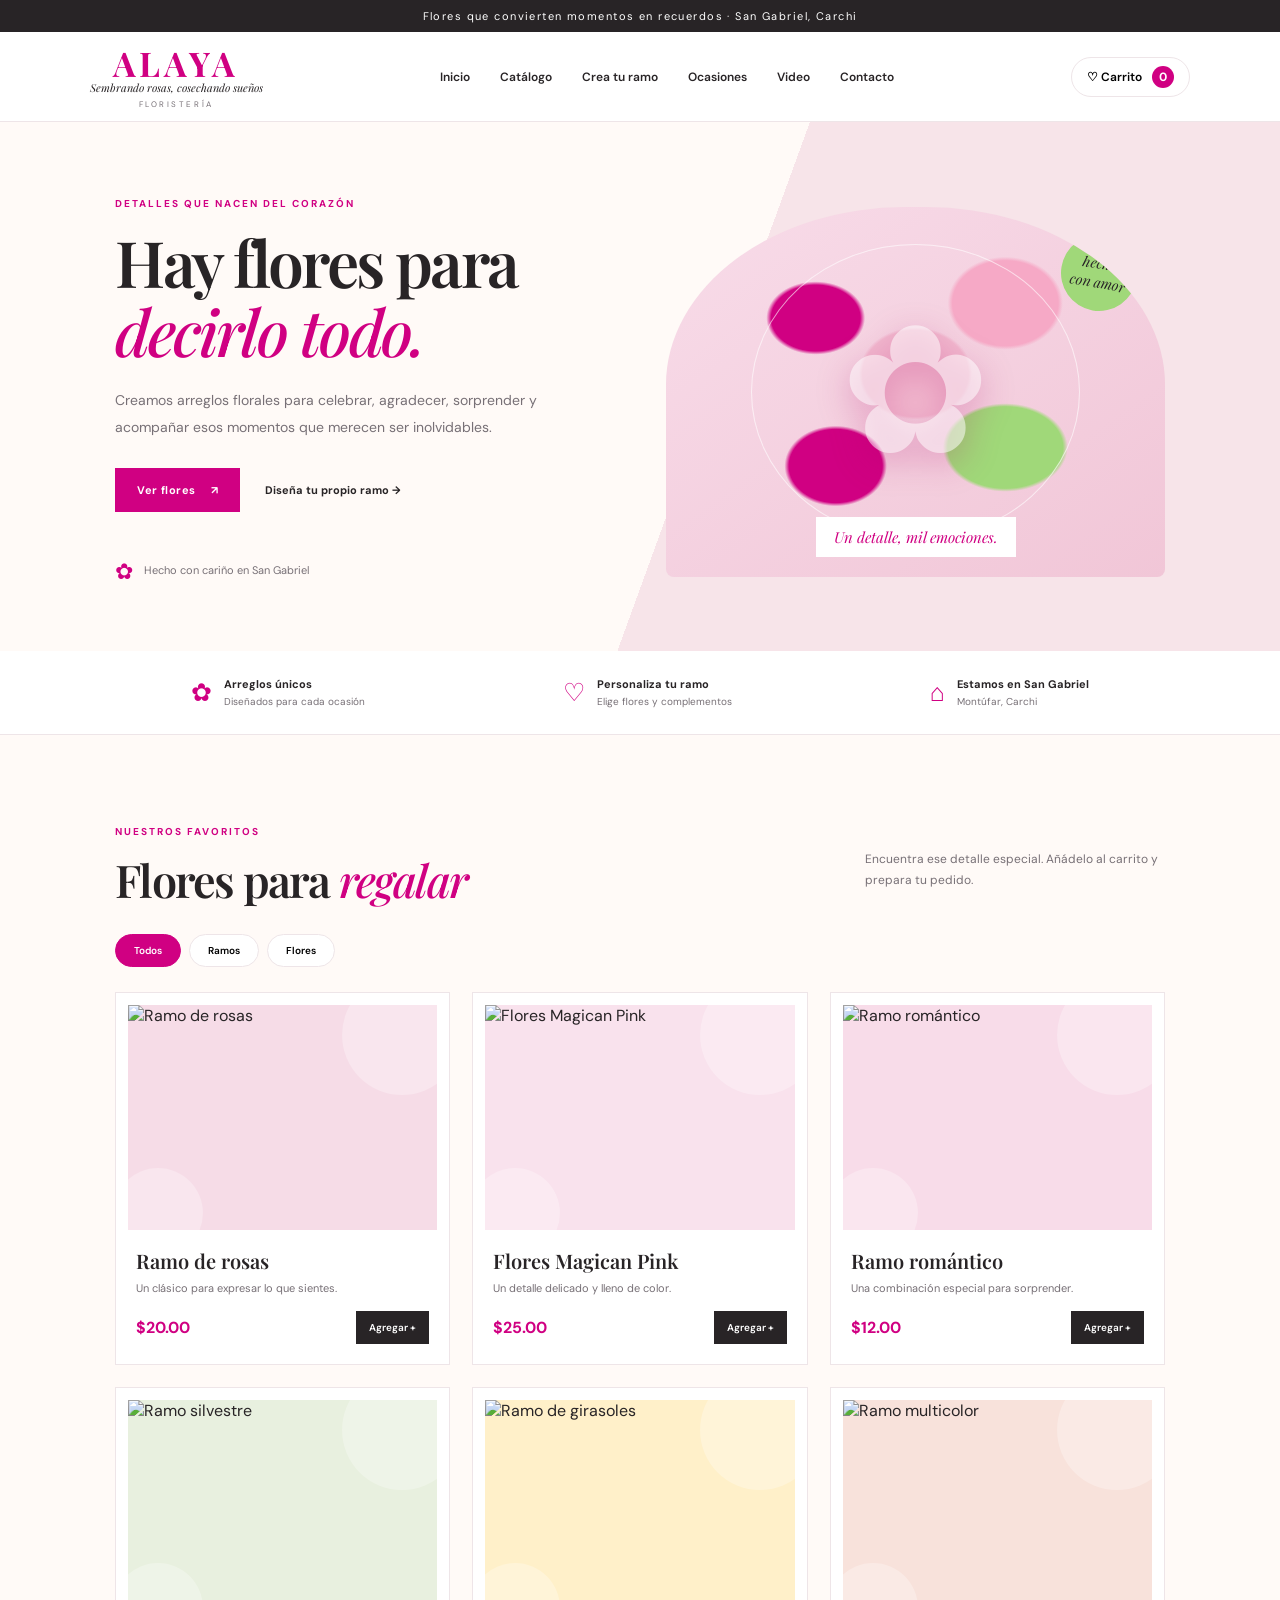
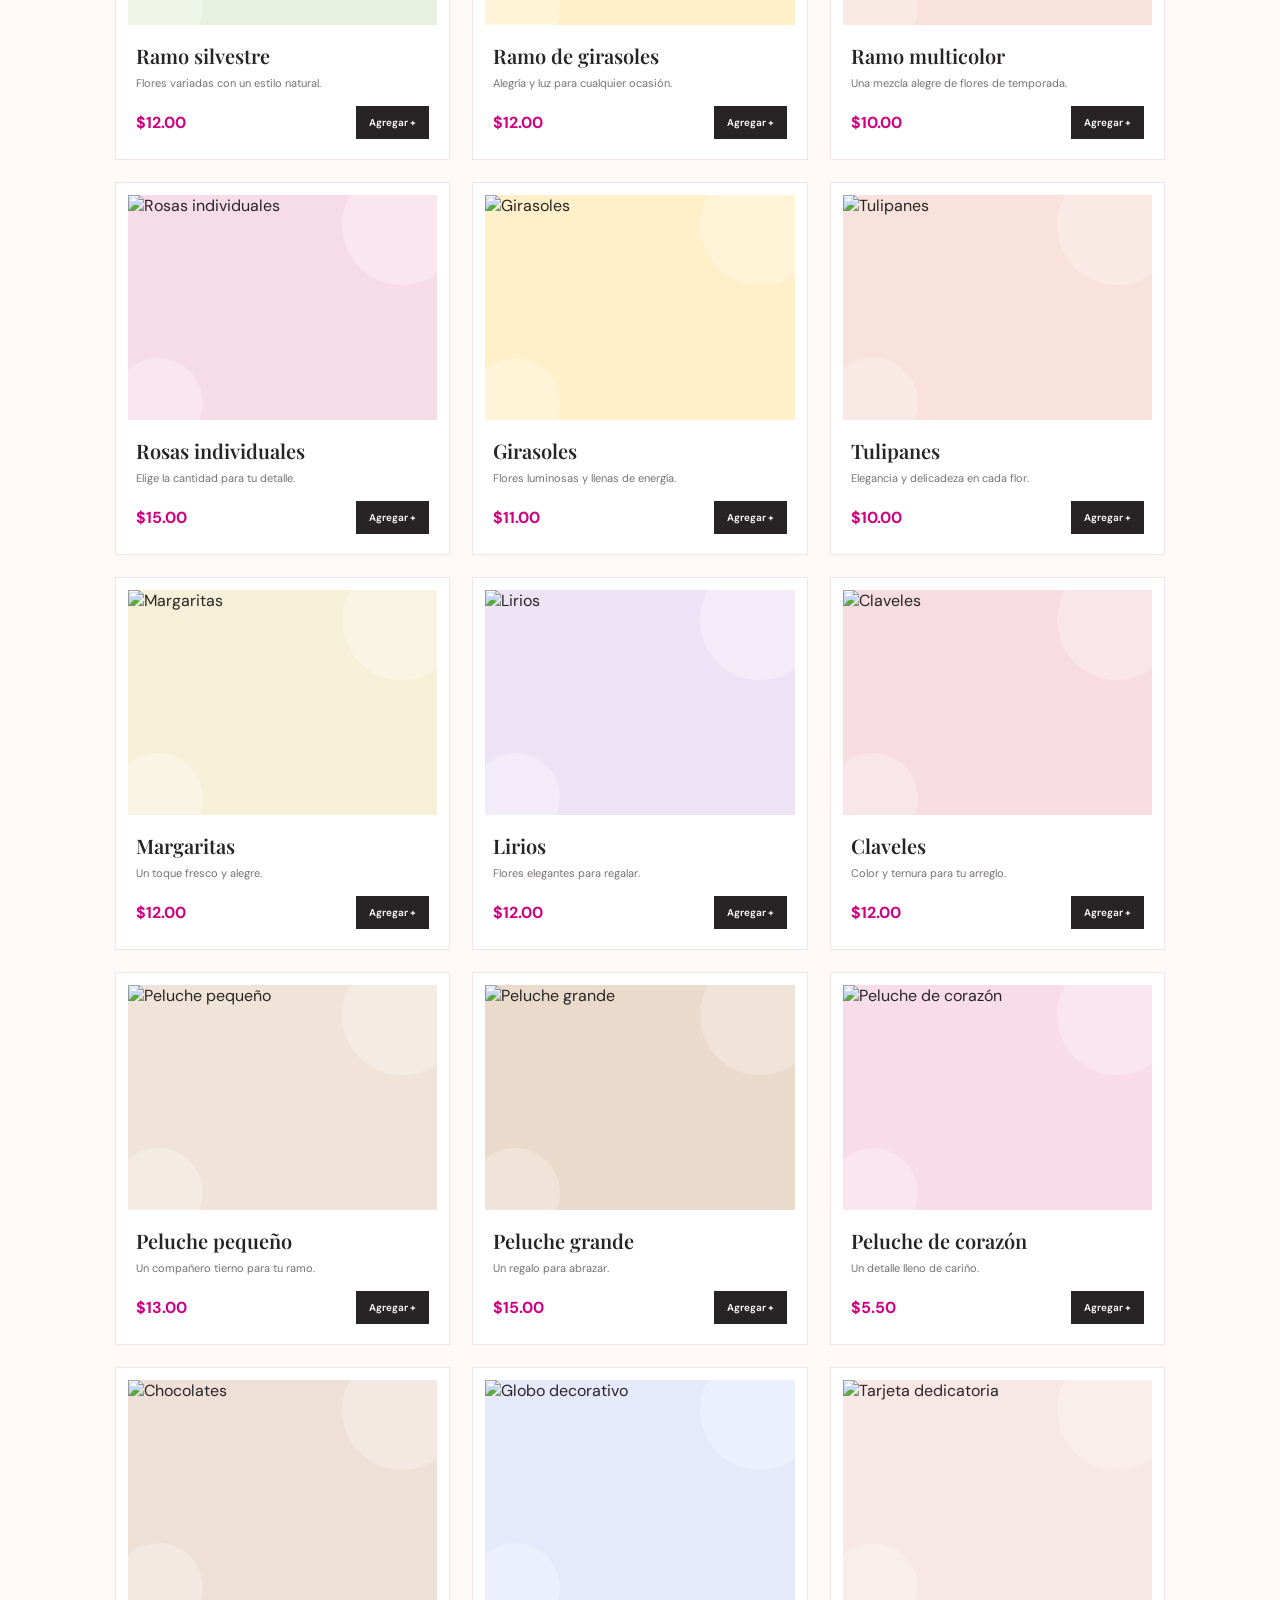
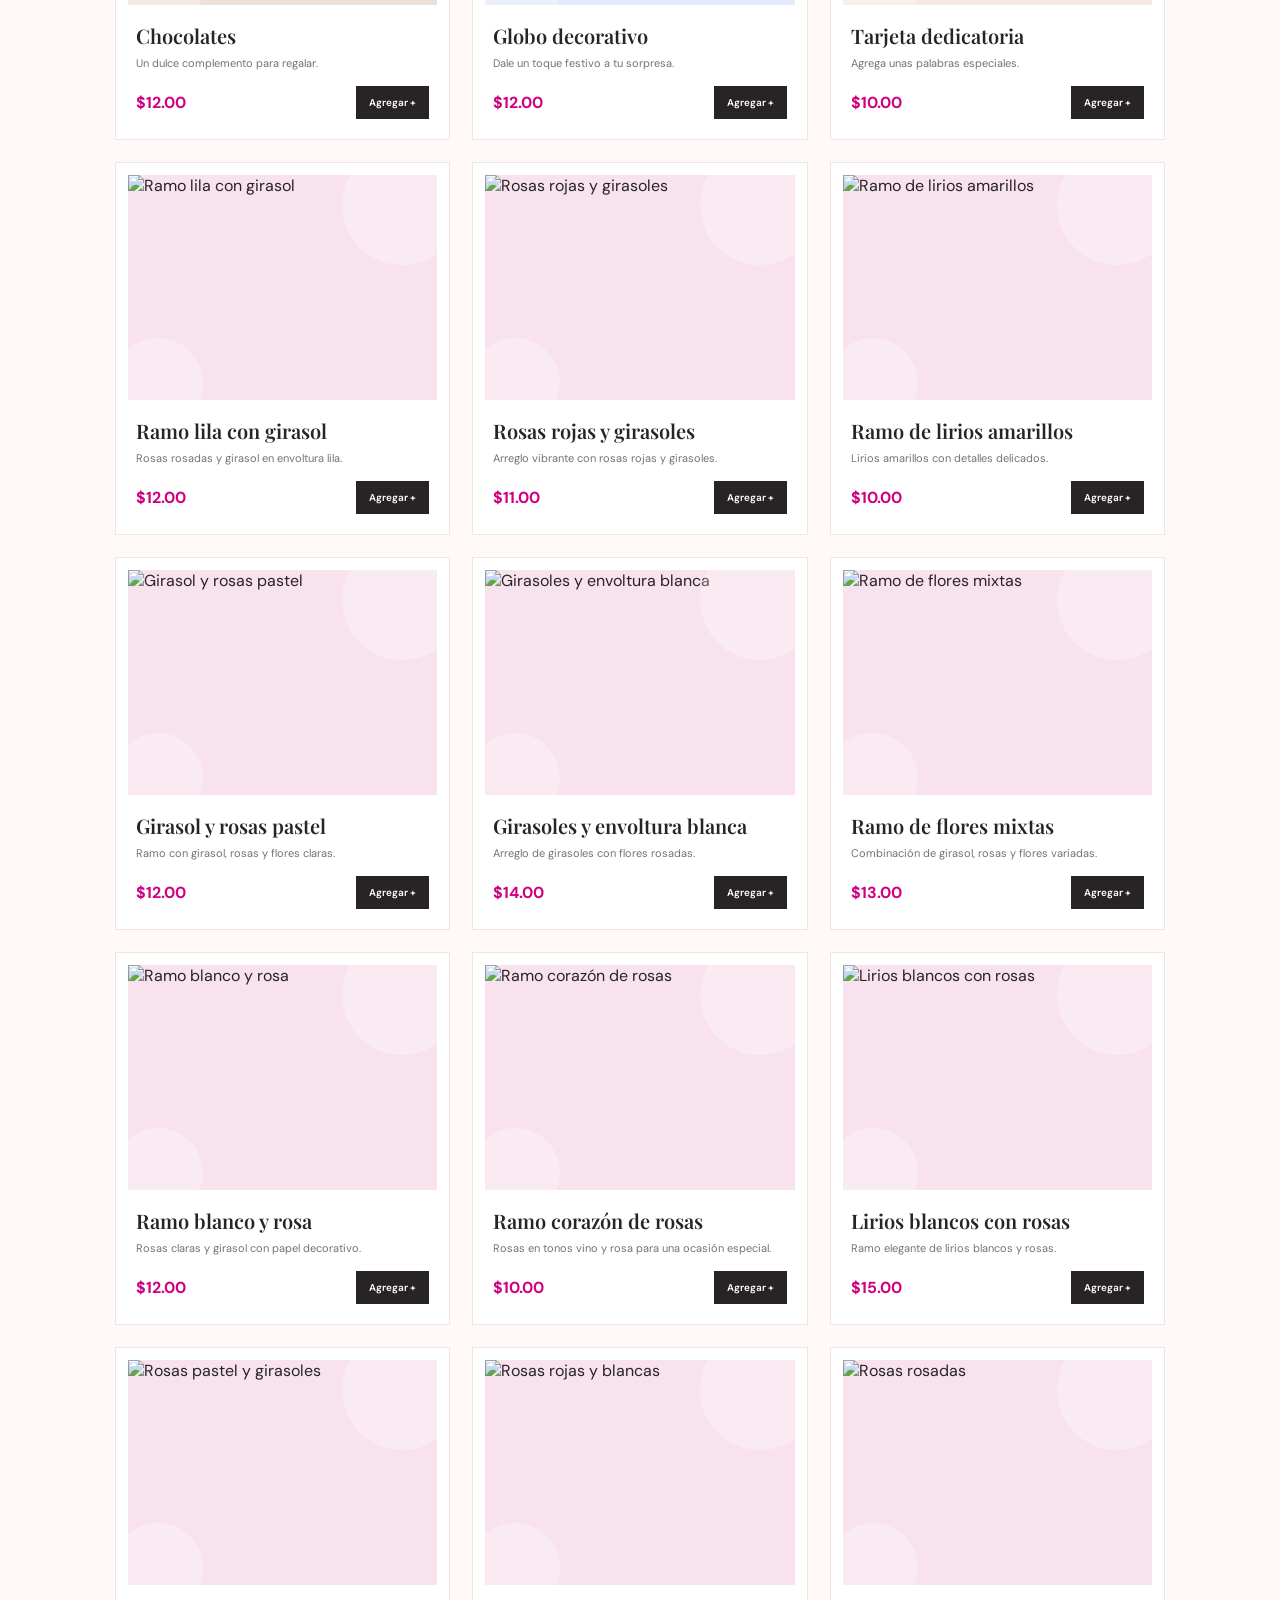
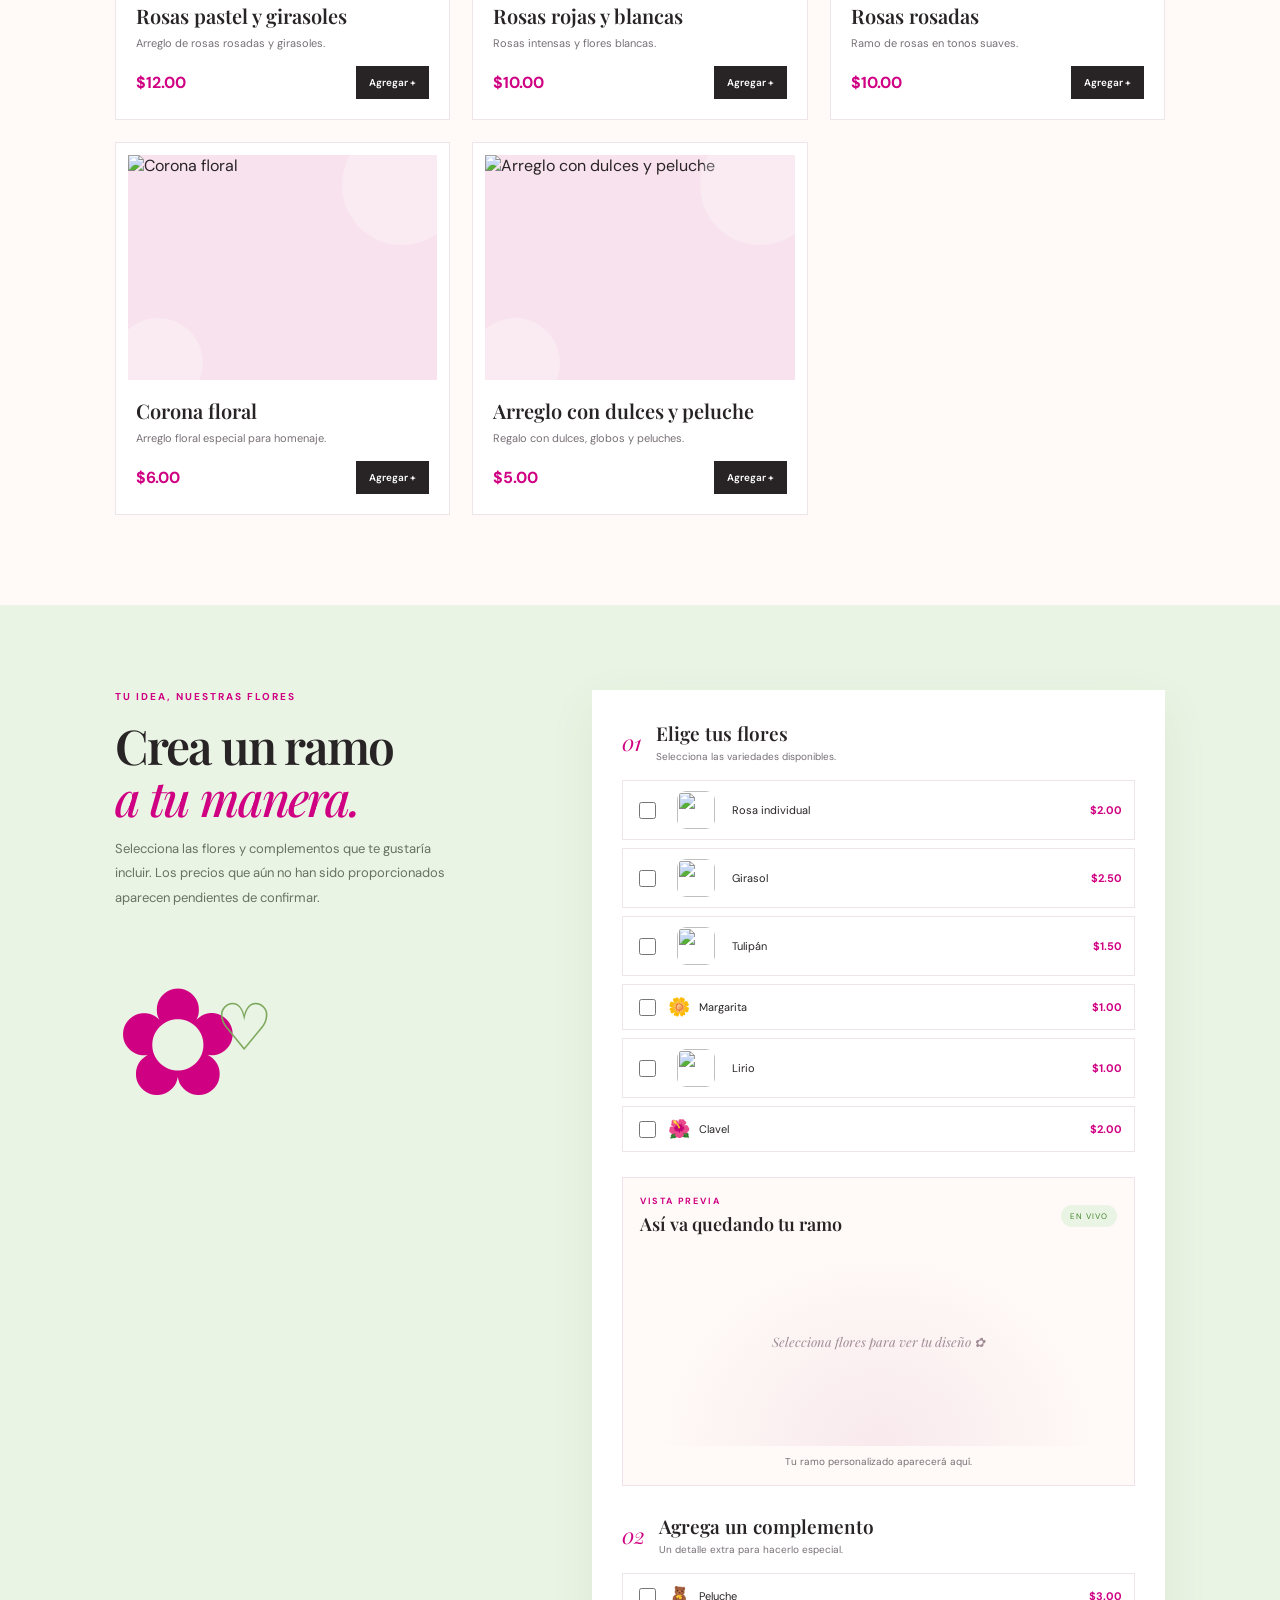
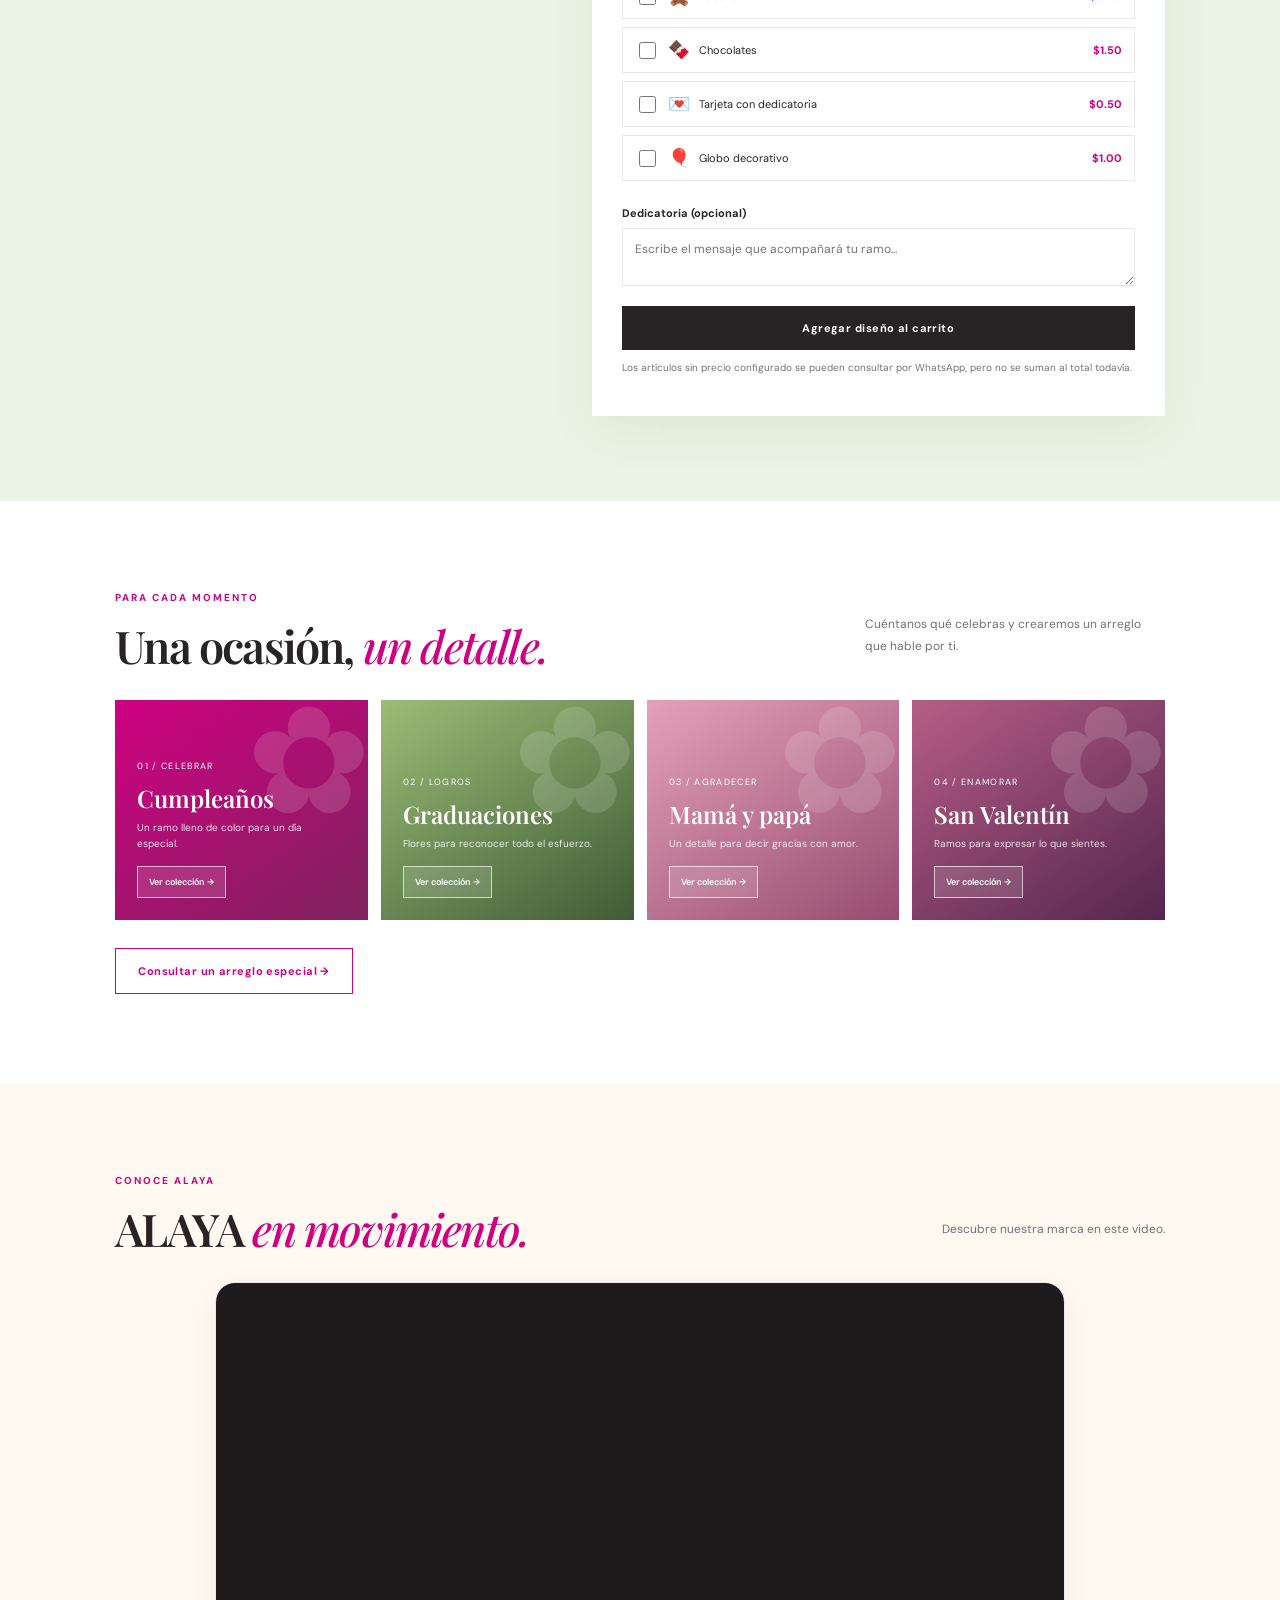
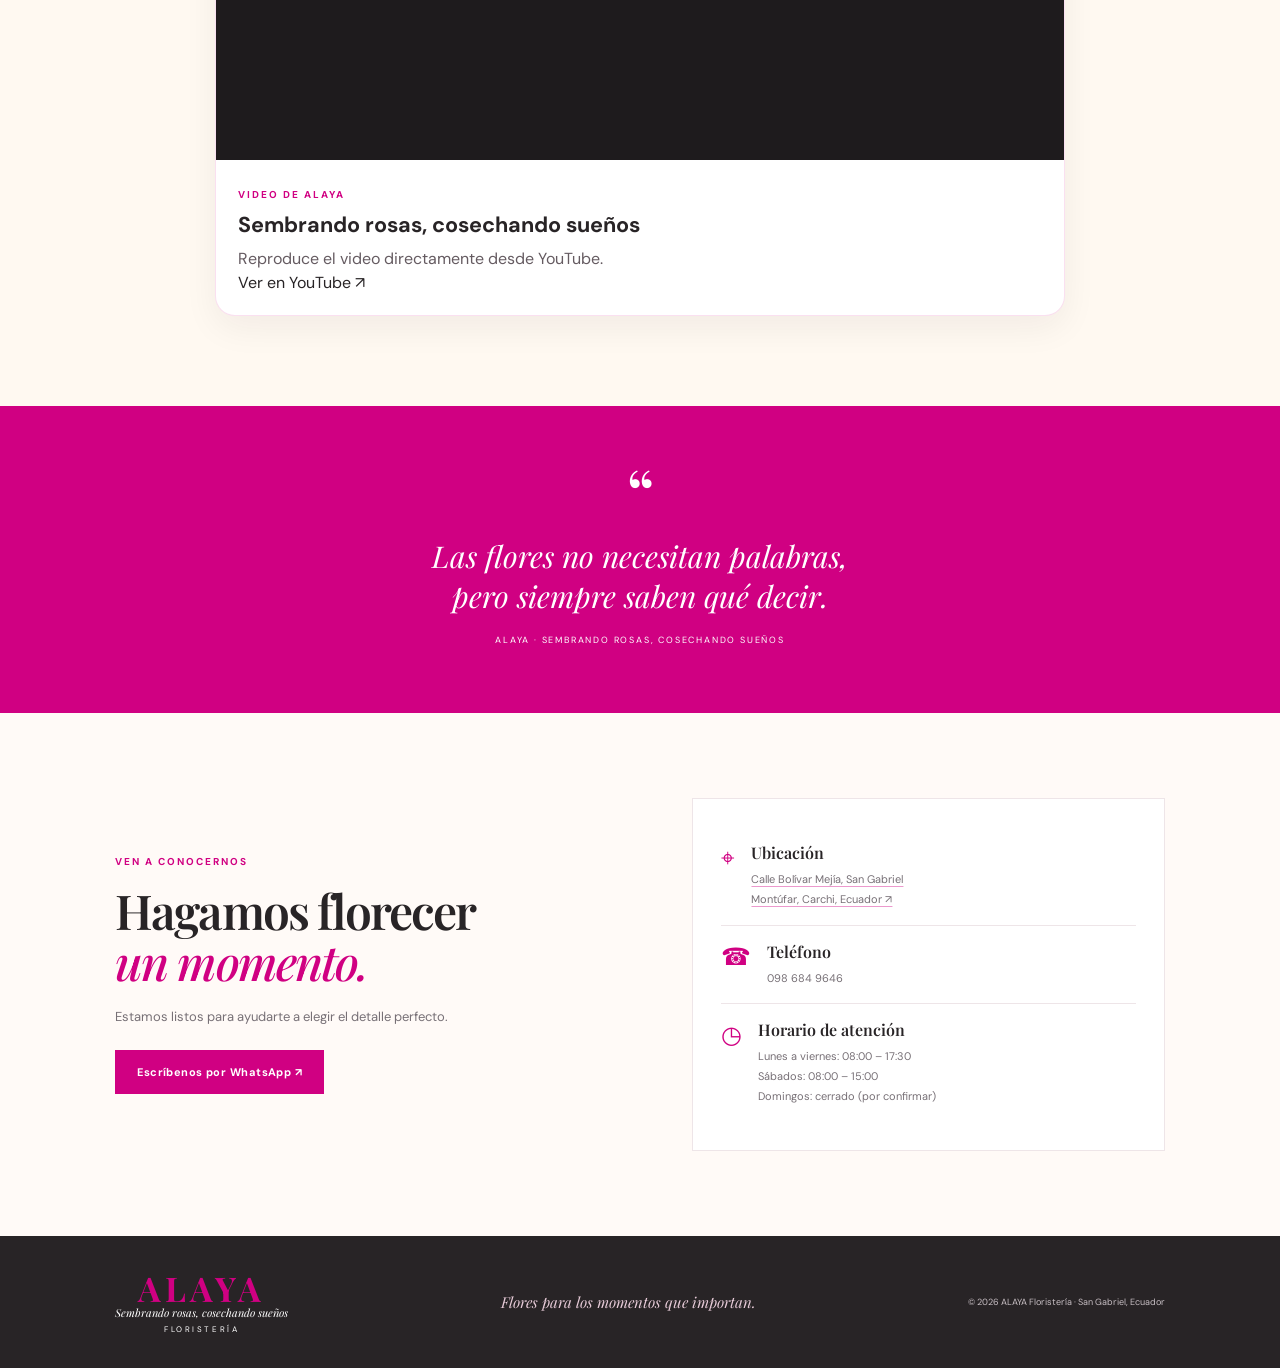
==== index.html @ 53263938 "Add files via upload" ====
<!DOCTYPE html>
<html lang="es">
<head>
  <meta charset="UTF-8">
  <meta name="viewport" content="width=device-width, initial-scale=1.0">
  <meta name="description" content="ALAYA Floristería en San Gabriel, Montúfar. Ramos, flores y arreglos personalizados.">
  <title>ALAYA | Sembrando rosas, cosechando sueños</title>
  <link rel="preconnect" href="https://fonts.googleapis.com">
  <link rel="preconnect" href="https://fonts.gstatic.com" crossorigin>
  <link href="https://fonts.googleapis.com/css2?family=DM+Sans:wght@400;500;600;700&family=Playfair+Display:wght@500;600;700&display=swap" rel="stylesheet">
  <link rel="stylesheet" href="./styles.css">
</head>
<body>
  <div class="topline">Flores que convierten momentos en recuerdos · San Gabriel, Carchi</div>
  <header class="header">
    <a class="brand" href="#inicio" aria-label="ALAYA, inicio">
      <span class="brand-name">ALAYA</span><span class="brand-tag">Sembrando rosas, cosechando sueños</span>
      <span class="brand-type">FLORISTERÍA</span>
    </a>
    <button class="menu-toggle" id="menuToggle" aria-label="Abrir menú" aria-expanded="false">☰</button>
    <nav class="nav" id="mainNav">
      <a href="#inicio">Inicio</a><a href="#catalogo">Catálogo</a><a href="#personaliza">Crea tu ramo</a>
      <a href="#ocasiones">Ocasiones</a><a href="#multimedia">Video</a><a href="#contacto">Contacto</a>
    </nav>
    <button class="cart-button" id="openCart" aria-label="Abrir carrito">♡ <span>Carrito</span> <b id="cartCount">0</b></button>
  </header>

  <main>
    <section class="hero" id="inicio">
      <div class="hero-copy">
        <p class="eyebrow">DETALLES QUE NACEN DEL CORAZÓN</p>
        <h1>Hay flores para<br><em>decirlo todo.</em></h1>
        <p class="hero-text">Creamos arreglos florales para celebrar, agradecer, sorprender y acompañar esos momentos que merecen ser inolvidables.</p>
        <div class="hero-actions"><a class="btn btn-pink" href="#catalogo">Ver flores <span>↗</span></a><a class="text-link" href="#personaliza">Diseña tu propio ramo →</a></div>
        <div class="hero-note"><span class="flower-mark">✿</span> Hecho con cariño en San Gabriel</div>
      </div>
      <div class="hero-art" role="img" aria-label="Arreglo de flores rosadas">
        <div class="hero-sticker">hecho<br>con amor</div>
        <div class="hero-flowers">✿</div>
        <div class="hero-caption">Un detalle, mil emociones.</div>
      </div>
    </section>

    <section class="trust-row">
      <div><span class="trust-icon">✿</span><span><b>Arreglos únicos</b><small>Diseñados para cada ocasión</small></span></div>
      <div><span class="trust-icon">♡</span><span><b>Personaliza tu ramo</b><small>Elige flores y complementos</small></span></div>
      <div><span class="trust-icon">⌂</span><span><b>Estamos en San Gabriel</b><small>Montúfar, Carchi</small></span></div>
    </section>

    <section class="section" id="catalogo">
      <div class="section-heading"><div><p class="eyebrow">NUESTROS FAVORITOS</p><h2>Flores para <em>regalar</em></h2></div><p>Encuentra ese detalle especial. Añádelo al carrito y prepara tu pedido.</p></div>
      <div class="filters" id="filters">
        <button class="filter active" data-filter="todos">Todos</button><button class="filter" data-filter="ramos">Ramos</button><button class="filter" data-filter="flores">Flores</button>
      </div>
      <div class="product-grid" id="productGrid"></div>
    </section>

    <section class="builder-section" id="personaliza">
      <div class="builder-intro"><p class="eyebrow">TU IDEA, NUESTRAS FLORES</p><h2>Crea un ramo<br><em>a tu manera.</em></h2><p>Selecciona las flores y complementos que te gustaría incluir. Los precios que aún no han sido proporcionados aparecen pendientes de confirmar.</p><div class="builder-illustration">✿<span>♡</span></div></div>
      <div class="builder-panel">
        <div class="builder-step"><span>01</span><div><h3>Elige tus flores</h3><p>Selecciona las variedades disponibles.</p></div></div>
        <div id="flowerChoices" class="choice-list"></div>
        <div class="bouquet-preview-wrap">
          <div class="preview-heading"><div><p class="eyebrow">VISTA PREVIA</p><h3>Así va quedando tu ramo</h3></div><span class="preview-live">EN VIVO</span></div>
          <div class="bouquet-preview" id="bouquetPreview">
            <div class="preview-paper"></div><div class="preview-blooms" id="previewBlooms"><span class="preview-empty">Selecciona flores para ver tu diseño ✿</span></div>
            <div class="preview-ribbon"></div>
          </div>
          <p class="preview-caption" id="previewCaption">Tu ramo personalizado aparecerá aquí.</p>
        </div>
        <div class="builder-step"><span>02</span><div><h3>Agrega un complemento</h3><p>Un detalle extra para hacerlo especial.</p></div></div>
        <div id="extraChoices" class="choice-list"></div>
        <label class="field-label" for="dedication">Dedicatoria (opcional)</label>
        <textarea id="dedication" rows="2" placeholder="Escribe el mensaje que acompañará tu ramo..."></textarea>
        <button class="btn btn-dark full" id="addCustom" disabled>Agregar diseño al carrito</button>
        <p class="tiny-note">Los artículos sin precio configurado se pueden consultar por WhatsApp, pero no se suman al total todavía.</p>
      </div>
    </section>

    <section class="section occasions" id="ocasiones">
      <div class="section-heading"><div><p class="eyebrow">PARA CADA MOMENTO</p><h2>Una ocasión, <em>un detalle.</em></h2></div><p>Cuéntanos qué celebras y crearemos un arreglo que hable por ti.</p></div>
      <div class="occasion-grid">
        <article class="occasion-card occ-one"><span>01 / CELEBRAR</span><h3>Cumpleaños</h3><p>Un ramo lleno de color para un día especial.</p><a class="occasion-link" href="cumpleanos.html">Ver colección →</a></article>
        <article class="occasion-card occ-two"><span>02 / LOGROS</span><h3>Graduaciones</h3><p>Flores para reconocer todo el esfuerzo.</p><a class="occasion-link" href="graduaciones.html">Ver colección →</a></article>
        <article class="occasion-card occ-three"><span>03 / AGRADECER</span><h3>Mamá y papá</h3><p>Un detalle para decir gracias con amor.</p><a class="occasion-link" href="mama-papa.html">Ver colección →</a></article>
        <article class="occasion-card occ-four"><span>04 / ENAMORAR</span><h3>San Valentín</h3><p>Ramos para expresar lo que sientes.</p><a class="occasion-link" href="san-valentin.html">Ver colección →</a></article>
      </div>
      <a class="btn btn-outline" href="#contacto">Consultar un arreglo especial →</a>
    </section>

    <section class="section video-section" id="multimedia">
      <div class="section-heading"><div><p class="eyebrow">CONOCE ALAYA</p><h2>ALAYA <em>en movimiento.</em></h2></div><p>Descubre nuestra marca en este video.</p></div>
      <div class="alaya-video-grid alaya-video-single">
        <article class="alaya-video-card">
          <div class="alaya-video-frame"><iframe src="https://www.youtube-nocookie.com/embed/rB599iaC-0s" title="Video de ALAYA en YouTube" loading="lazy" allow="accelerometer; autoplay; clipboard-write; encrypted-media; gyroscope; picture-in-picture; web-share" referrerpolicy="strict-origin-when-cross-origin" allowfullscreen></iframe></div>
          <div class="alaya-video-copy"><span class="eyebrow">VIDEO DE ALAYA</span><h3>Sembrando rosas, cosechando sueños</h3><p>Reproduce el video directamente desde YouTube.</p><a href="https://youtu.be/rB599iaC-0s" target="_blank" rel="noopener noreferrer">Ver en YouTube ↗</a></div>
        </article>
      </div>
    </section>

    <section class="quote-band"><span>“</span><p>Las flores no necesitan palabras,<br>pero siempre saben qué decir.</p><small>ALAYA · SEMBRANDO ROSAS, COSECHANDO SUEÑOS</small></section>

    <section class="contact-section" id="contacto">
      <div><p class="eyebrow">VEN A CONOCERNOS</p><h2>Hagamos florecer<br><em>un momento.</em></h2><p>Estamos listos para ayudarte a elegir el detalle perfecto.</p>
        <a class="btn btn-pink" href="https://wa.me/593986849646" target="_blank" rel="noopener">Escríbenos por WhatsApp ↗</a>
      </div>
      <div class="contact-card">
        <div class="contact-item"><span>⌖</span><div><b>Ubicación</b><p><a class="map-link" href="https://www.google.com/maps/search/?api=1&query=Calle+Bolivar+Mejia%2C+San+Gabriel%2C+Montufar%2C+Carchi%2C+Ecuador" target="_blank" rel="noopener">Calle Bolívar Mejía, San Gabriel<br>Montúfar, Carchi, Ecuador ↗</a></p></div></div>
        <div class="contact-item"><span>☎</span><div><b>Teléfono</b><p><a href="tel:+593986849646">098 684 9646</a></p></div></div>
        <div class="contact-item"><span>◷</span><div><b>Horario de atención</b><p>Lunes a viernes: 08:00 – 17:30<br>Sábados: 08:00 – 15:00<br>Domingos: cerrado (por confirmar)</p></div></div>
      </div>
    </section>
  </main>

  <footer><a class="brand footer-brand" href="#inicio"><span class="brand-name">ALAYA</span><span class="brand-tag">Sembrando rosas, cosechando sueños</span><span class="brand-type">FLORISTERÍA</span></a><p>Flores para los momentos que importan.</p><small>© <span id="year"></span> ALAYA Floristería · San Gabriel, Ecuador</small></footer>

  <div class="overlay" id="cartOverlay"></div>
  <aside class="cart-drawer" id="cartDrawer" aria-label="Carrito de compras" aria-hidden="true">
    <div class="cart-head"><div><p class="eyebrow">TU SELECCIÓN</p><h2>Tu carrito</h2></div><button id="closeCart" class="close-btn" aria-label="Cerrar carrito">×</button></div>
    <div id="cartItems" class="cart-items"></div>
    <div class="cart-bottom"><div class="total-line"><span>Total</span><strong id="cartTotal">$0.00</strong></div><p class="tiny-note">El total incluye solo productos con precio configurado.</p><button class="btn btn-pink full" id="checkout">Enviar pedido por WhatsApp ↗</button><button class="clear-cart" id="clearCart">Vaciar carrito</button></div>
  </aside>
  <div class="toast" id="toast" role="status"></div>
  <script src="./catalog.js"></script>
  <script src="./app.js"></script>
</body>
</html>
---- styles.css ----
@import url('https://fonts.googleapis.com/css2?family=DM+Sans:wght@400;500;600;700&family=Playfair+Display:ital,wght@0,500;0,600;0,700;1,500;1,600&display=swap');
:root{--pink:#d00082;--pink2:#f8dce9;--lime:#a0d879;--ink:#282426;--muted:#777076;--cream:#fffaf7;--line:#eee5e8;--serif:'Playfair Display',Georgia,serif;--sans:'DM Sans',Arial,sans-serif}
*{box-sizing:border-box}html{scroll-behavior:smooth}body{margin:0;background:var(--cream);color:var(--ink);font-family:var(--sans)}a{color:inherit;text-decoration:none}.topline{background:var(--ink);color:#fff;text-align:center;padding:9px 16px;font-size:11px;letter-spacing:.13em}.header{height:90px;padding:0 7%;display:flex;align-items:center;justify-content:space-between;background:#fff;position:sticky;top:0;z-index:10;border-bottom:1px solid var(--line)}.brand{display:flex;flex-direction:column;line-height:1;align-items:center;color:var(--pink);min-width:120px}.brand-name{font-family:var(--serif);font-size:34px;font-weight:700;letter-spacing:.12em}.brand-tag{font-family:var(--serif);font-size:11px;font-style:italic;color:var(--ink);margin-top:2px}.brand-type{font-size:8px;letter-spacing:.32em;margin-top:7px;color:var(--muted)}.nav{display:flex;gap:30px;font-size:12px;font-weight:600}.nav a:hover,.text-link:hover{color:var(--pink)}.cart-button{border:1px solid var(--line);background:#fff;padding:11px 15px;border-radius:30px;font:600 12px var(--sans);cursor:pointer}.cart-button b{background:var(--pink);color:#fff;border-radius:50%;padding:3px 7px;margin-left:7px}.menu-toggle{display:none;border:0;background:none;font-size:24px}.hero{padding:75px 9% 65px;display:grid;grid-template-columns:1fr 1fr;gap:5%;align-items:center;min-height:510px;background:linear-gradient(110deg,#fffaf7 0%,#fffaf7 55%,#f7e4e9 55%)}.eyebrow{font-size:10px;letter-spacing:.2em;font-weight:700;color:var(--pink);margin:0 0 17px}.hero h1,.section h2,.builder-intro h2,.contact-section h2{font:600 clamp(42px,5vw,68px)/1.08 var(--serif);margin:0;letter-spacing:-.04em}.hero h1 em,.section h2 em,.builder-intro h2 em,.contact-section h2 em{color:var(--pink);font-weight:500}.hero-text{max-width:440px;color:var(--muted);font-size:14px;line-height:1.9;margin:22px 0 28px}.hero-actions{display:flex;align-items:center;gap:25px;flex-wrap:wrap}.btn{display:inline-flex;justify-content:center;align-items:center;gap:15px;border:0;padding:15px 22px;font:700 11px var(--sans);letter-spacing:.04em;cursor:pointer;transition:.2s}.btn:hover{transform:translateY(-2px);filter:brightness(.97)}.btn-pink{background:var(--pink);color:#fff}.btn-dark{background:var(--ink);color:#fff}.btn-outline{border:1px solid var(--pink);color:var(--pink);background:transparent;margin-top:28px}.text-link{font-size:11px;font-weight:700}.hero-note{margin-top:45px;font-size:11px;color:var(--muted)}.flower-mark{color:var(--pink);font-size:22px;vertical-align:middle;margin-right:8px}.hero-art{height:370px;position:relative;background:radial-gradient(ellipse at 50% 45%,#f2b9cf 0 15%,transparent 16%),radial-gradient(ellipse at 30% 30%,#d00082 0 9%,transparent 10%),radial-gradient(ellipse at 68% 26%,#f6a9c6 0 11%,transparent 12%),radial-gradient(ellipse at 68% 65%,#a0d879 0 12%,transparent 13%),radial-gradient(ellipse at 34% 70%,#d00082 0 10%,transparent 11%),linear-gradient(145deg,#f8dce9,#f1c6d7);border-radius:48% 48% 8px 8px;overflow:hidden;display:grid;place-items:center}.hero-art:before{content:"";position:absolute;inset:10% 17%;border:1px solid #fff9;border-radius:50%}.hero-flowers{font-size:180px;color:#fff8;text-shadow:0 10px 35px #b0006540}.hero-sticker{position:absolute;top:28px;right:28px;background:var(--lime);width:76px;height:76px;border-radius:50%;display:grid;place-content:center;text-align:center;font:italic 14px var(--serif);transform:rotate(10deg);z-index:1}.hero-caption{position:absolute;bottom:20px;background:#fff;color:var(--pink);padding:10px 18px;font:italic 15px var(--serif)}.trust-row{display:flex;justify-content:space-around;gap:20px;padding:25px 8%;background:#fff;border-bottom:1px solid var(--line)}.trust-row>div{display:flex;align-items:center;gap:12px}.trust-icon{font-size:25px;color:var(--pink)}.trust-row b,.trust-row small{display:block}.trust-row b{font-size:11px}.trust-row small{font-size:10px;color:var(--muted);margin-top:4px}.section{padding:90px 9%}.section-heading{display:flex;justify-content:space-between;align-items:end;gap:30px;margin-bottom:30px}.section-heading h2{font-size:45px}.section-heading>p{max-width:300px;color:var(--muted);font-size:12px;line-height:1.8}.filters{display:flex;gap:8px;margin:25px 0}.filter{border:1px solid var(--line);background:#fff;padding:9px 18px;border-radius:30px;font:600 10px var(--sans);cursor:pointer}.filter.active,.filter:hover{background:var(--pink);border-color:var(--pink);color:#fff}.product-grid{display:grid;grid-template-columns:repeat(3,1fr);gap:22px}.product-card{background:#fff;border:1px solid var(--line);padding:12px;transition:.25s}.product-card:hover{transform:translateY(-4px);box-shadow:0 15px 35px #4d26300d}.product-visual{height:225px;display:grid;place-items:center;position:relative;overflow:hidden;background:var(--visual,#f7e4e9)}.product-visual:before,.product-visual:after{content:"";position:absolute;width:120px;height:120px;border-radius:50%;background:#ffffff45;top:-30px;right:-25px}.product-visual:after{width:90px;height:90px;top:auto;right:auto;bottom:-28px;left:-15px}.product-emoji{font-size:90px;filter:drop-shadow(0 12px 10px #6e335322);z-index:1}.product-info{padding:17px 8px 8px}.product-info h3{font:600 20px var(--serif);margin:0 0 7px}.product-info p{font-size:11px;color:var(--muted);margin:0 0 16px}.product-bottom{display:flex;align-items:center;justify-content:space-between}.price{font-weight:700;color:var(--pink);font-size:16px}.add-btn{background:var(--ink);color:white;border:0;padding:10px 13px;font:600 10px var(--sans);cursor:pointer}.add-btn:hover{background:var(--pink)}.builder-section{padding:85px 9%;background:#eaf4e4;display:grid;grid-template-columns:.8fr 1.2fr;gap:9%;align-items:start}.builder-intro h2{font-size:48px}.builder-intro>p:not(.eyebrow){color:#687164;font-size:13px;line-height:1.9;max-width:350px}.builder-illustration{font-size:150px;color:var(--pink);margin-top:35px;position:relative}.builder-illustration span{font-size:65px;color:#7da95e;position:absolute;left:100px;top:40px}.builder-panel{background:#fff;padding:30px;box-shadow:0 15px 45px #34502012}.builder-step{display:flex;gap:14px;align-items:center;margin:0 0 17px}.builder-step>span{font:italic 22px var(--serif);color:var(--pink)}.builder-step h3{font:600 19px var(--serif);margin:0}.builder-step p{font-size:10px;color:var(--muted);margin:4px 0 0}.choice-list{display:grid;gap:8px;margin-bottom:25px}.choice-row{display:flex;justify-content:space-between;align-items:center;border:1px solid var(--line);padding:10px 12px;font-size:11px}.choice-row label{display:flex;align-items:center;gap:9px;cursor:pointer}.choice-row input{accent-color:var(--pink)}.choice-price{color:var(--pink);font-weight:700}.choice-row.disabled{opacity:.55}.field-label{font-size:11px;font-weight:700;display:block;margin:10px 0 8px}textarea{width:100%;resize:vertical;border:1px solid var(--line);padding:12px;font:12px var(--sans);outline-color:var(--pink)}.full{width:100%;margin-top:15px}.tiny-note{font-size:10px;color:var(--muted);line-height:1.6}.occasions{background:#fff}.occasion-grid{display:grid;grid-template-columns:repeat(4,1fr);gap:13px}.occasion-card{min-height:220px;padding:22px;display:flex;flex-direction:column;justify-content:end;color:#fff;position:relative;overflow:hidden;background:linear-gradient(145deg,#d00082,#7e235d)}.occasion-card:before{content:"✿";position:absolute;right:-4px;top:-36px;font-size:150px;color:#ffffff25}.occ-two{background:linear-gradient(145deg,#9bbd76,#405b36)}.occ-three{background:linear-gradient(145deg,#e2a2b9,#984c70)}.occ-four{background:linear-gradient(145deg,#b65d87,#55264d)}.occasion-card span{font-size:9px;letter-spacing:.15em;position:relative}.occasion-card h3{font:600 24px var(--serif);margin:10px 0 6px;position:relative}.occasion-card p{font-size:10px;line-height:1.6;margin:0;position:relative;color:#ffffffd9}.quote-band{text-align:center;padding:65px 20px;background:var(--pink);color:#fff}.quote-band>span{font:70px var(--serif);line-height:.6}.quote-band p{font:italic 30px/1.35 var(--serif);margin:10px}.quote-band small{font-size:9px;letter-spacing:.2em}.contact-section{padding:85px 9%;display:grid;grid-template-columns:1fr 1fr;gap:10%;align-items:center}.contact-section h2{font-size:48px}.contact-section>div>p:not(.eyebrow){font-size:13px;color:var(--muted);margin:20px 0 25px}.contact-card{background:#fff;padding:28px;border:1px solid var(--line)}.contact-item{display:flex;gap:16px;padding:15px 0;border-bottom:1px solid var(--line)}.contact-item:last-child{border:0}.contact-item>span{color:var(--pink);font-size:24px}.contact-item b{font:600 16px var(--serif)}.contact-item p{font-size:11px;line-height:1.8;color:var(--muted);margin:6px 0 0}footer{padding:35px 9%;background:var(--ink);color:#fff;display:flex;align-items:center;justify-content:space-between;gap:20px;flex-wrap:wrap}.footer-brand .brand-tag, .footer-brand .brand-type{color:#fff}footer>p{font:italic 15px var(--serif);color:#e7cbd8}footer>small{font-size:9px;color:#c8bfc4}.overlay{position:fixed;inset:0;background:#1c111a80;z-index:19;opacity:0;visibility:hidden;transition:.25s}.overlay.show{opacity:1;visibility:visible}.cart-drawer{position:fixed;z-index:20;right:0;top:0;height:100vh;width:min(430px,100%);background:#fff;padding:28px;transform:translateX(105%);transition:.3s;display:flex;flex-direction:column}.cart-drawer.open{transform:translateX(0)}.cart-head{display:flex;justify-content:space-between;align-items:center;border-bottom:1px solid var(--line);padding-bottom:18px}.cart-head .eyebrow{margin-bottom:5px}.cart-head h2{font:600 30px var(--serif);margin:0}.close-btn{border:0;background:none;font-size:30px;cursor:pointer}.cart-items{overflow:auto;flex:1;padding:15px 0}.empty-cart{text-align:center;color:var(--muted);font:italic 18px var(--serif);padding:50px 10px}.cart-item{display:grid;grid-template-columns:1fr auto;gap:10px;padding:13px 0;border-bottom:1px solid var(--line)}.cart-item h4{font:600 16px var(--serif);margin:0 0 5px}.cart-item p{font-size:10px;color:var(--muted);margin:0}.cart-item strong{font-size:12px;color:var(--pink)}.cart-controls{display:flex;align-items:center;gap:9px;margin-top:9px}.cart-controls button{border:1px solid var(--line);background:#fff;width:24px;height:24px;cursor:pointer}.remove-item{border:0!important;color:var(--pink);font-size:16px}.cart-bottom{border-top:1px solid var(--line);padding-top:17px}.total-line{display:flex;justify-content:space-between;font-size:14px}.total-line strong{font-size:22px;color:var(--pink)}.clear-cart{display:block;margin:13px auto 0;border:0;background:none;color:var(--muted);text-decoration:underline;font:10px var(--sans);cursor:pointer}.toast{position:fixed;bottom:24px;left:50%;transform:translate(-50%,20px);background:var(--ink);color:#fff;padding:12px 20px;font-size:11px;opacity:0;pointer-events:none;transition:.25s;z-index:30}.toast.show{opacity:1;transform:translate(-50%,0)}
@media(max-width:850px){.header{padding:0 4%}.nav{gap:14px}.hero,.builder-section,.contact-section{padding-left:6%;padding-right:6%}.occasion-grid{grid-template-columns:repeat(2,1fr)}}
@media(max-width:650px){.topline{font-size:9px}.header{height:75px}.brand-name{font-size:28px}.menu-toggle{display:block;margin-left:auto;margin-right:12px}.nav{display:none;position:absolute;top:75px;left:0;right:0;background:#fff;padding:20px;flex-direction:column;box-shadow:0 10px 20px #0001}.nav.open{display:flex}.cart-button{padding:9px 11px}.cart-button span{display:none}.hero{grid-template-columns:1fr;padding:55px 7%;background:var(--cream)}.hero-art{height:260px;grid-row:1}.hero-copy{grid-row:2}.hero h1{font-size:48px}.trust-row{padding:20px 7%;display:grid;grid-template-columns:1fr;gap:15px}.section{padding:60px 7%}.section-heading{display:block}.section-heading h2{font-size:39px}.section-heading>p{margin-top:15px}.product-grid{grid-template-columns:1fr 1fr;gap:10px}.product-visual{height:155px}.product-emoji{font-size:65px}.product-info h3{font-size:17px}.product-info{padding:12px 4px 5px}.product-bottom{align-items:flex-start;gap:7px;flex-direction:column}.builder-section{grid-template-columns:1fr;padding:60px 7%;gap:25px}.builder-intro h2{font-size:42px}.builder-illustration{display:none}.builder-panel{padding:20px}.occasion-grid{grid-template-columns:1fr 1fr}.occasion-card{min-height:180px;padding:15px}.occasion-card h3{font-size:20px}.quote-band p{font-size:24px}.contact-section{grid-template-columns:1fr;padding:60px 7%;gap:30px}.contact-section h2{font-size:42px}footer{justify-content:center;text-align:center;flex-direction:column;gap:12px}}
@media(max-width:380px){.product-grid{grid-template-columns:1fr}.occasion-grid{grid-template-columns:1fr}.cart-button{font-size:10px}}

/* Mejoras solicitadas: selección, vista previa y tarjetas de ocasión interactivas */
.choice-row input{width:17px;height:17px;accent-color:var(--pink);cursor:pointer;flex:0 0 auto}
.choice-row label{min-width:0}.choice-emoji{font-size:18px}.choice-row{gap:10px}
.bouquet-preview-wrap{margin:8px 0 27px;padding:17px;background:#fffaf7;border:1px solid #f0e2e8}
.preview-heading{display:flex;justify-content:space-between;align-items:center;gap:10px}
.preview-heading .eyebrow{margin:0 0 5px;font-size:9px}.preview-heading h3{font:600 18px var(--serif);margin:0}
.preview-live{font-size:8px;letter-spacing:.12em;color:#43852c;background:#eaf4e4;padding:6px 9px;border-radius:20px}
.bouquet-preview{height:205px;position:relative;overflow:hidden;display:flex;align-items:center;justify-content:center;background:radial-gradient(ellipse at center bottom,#f8e9ed,#fffaf7 68%)}
.preview-paper{position:absolute;bottom:-54px;width:175px;height:180px;background:linear-gradient(110deg,#f4d6e2,#fff0f4);clip-path:polygon(8% 0,92% 0,68% 100%,32% 100%);border:1px solid #e9c6d5}
.preview-blooms{position:relative;z-index:2;display:flex;flex-wrap:wrap;justify-content:center;align-content:center;gap:1px;width:230px;min-height:135px;padding:5px 18px 18px}
.preview-bloom{font-size:36px;filter:drop-shadow(0 4px 3px #71435a22);animation:popBloom .3s both;animation-delay:var(--delay)}
.bloom-1,.bloom-4{transform:translateY(-8px)}.bloom-2,.bloom-5{transform:translateY(7px)}
.preview-ribbon{position:absolute;z-index:3;bottom:30px;width:42px;height:18px;border-radius:4px;background:var(--pink);box-shadow:0 3px 0 #a50066}
.preview-empty{font:italic 13px var(--serif);color:#a18c96;text-align:center}
.preview-caption{text-align:center;font-size:10px;color:var(--muted);margin:9px 0 0}
@keyframes popBloom{from{opacity:0;transform:scale(.4)}to{opacity:1;transform:scale(1)}}
.occasion-link{position:relative;margin-top:14px;align-self:flex-start;border:1px solid #ffffffa8;background:#ffffff20;color:#fff;padding:9px 11px;font:600 9px var(--sans);cursor:pointer}
.occasion-link:hover{background:#fff;color:var(--pink)}
.map-link{color:inherit;text-decoration:underline;text-decoration-color:#d0008266;text-underline-offset:3px}.map-link:hover{color:var(--pink)}
@media(max-width:650px){.bouquet-preview{height:180px}.preview-bloom{font-size:31px}.preview-heading h3{font-size:16px}}

/* Imágenes locales del catálogo, opciones y vista previa */
.product-visual { overflow:hidden; }
.product-image { width:100%;height:100%;min-height:210px;display:block;object-fit:cover;object-position:center; }
.choice-image { width:36px;height:36px;object-fit:cover;border-radius:9px;vertical-align:middle;margin:0 9px;flex-shrink:0; }
.preview-flower-image { width:100%;height:100%;object-fit:contain;display:block;border-radius:50%; }
.preview-bloom { overflow:hidden; }

/* Fotografías reales de ALAYA: proporciones naturales, sin deformación */
.product-image { width:100%; height:100%; object-fit:cover; object-position:center; display:block; }
.choice-image { width:38px; height:38px; object-fit:cover; border-radius:9px; vertical-align:middle; margin-right:8px; }
.preview-flower-image { width:100%; height:100%; object-fit:cover; border-radius:50%; }

/* Mejoras ALAYA: vista previa sin superposición y páginas de ocasiones */
.preview-blooms{display:grid!important;grid-template-columns:repeat(auto-fit,minmax(86px,1fr));align-items:stretch;justify-content:center;gap:12px!important;width:100%!important;max-width:520px;min-height:150px;padding:12px!important;position:relative;z-index:2}
.bouquet-preview{height:auto!important;min-height:210px!important;padding:16px!important;overflow:hidden}
.preview-paper,.preview-ribbon{display:none!important}
.preview-flower-tile{display:flex;flex-direction:column;align-items:center;justify-content:center;gap:7px;background:#fff;border:1px solid #f3dce6;border-radius:13px;padding:9px;min-width:0;animation:popBloom .25s both;animation-delay:var(--delay)}
.preview-flower-tile img{width:76px;height:76px;object-fit:contain;display:block}
.preview-flower-tile span{font-size:48px}.preview-flower-tile small{text-align:center;font-size:10px;color:#78566b}
.video-section{background:#fff9f1}.video-section video{display:block;width:min(950px,100%);max-height:540px;object-fit:contain;margin:auto;background:#24131f;border-radius:16px}.video-section>.tiny-note{text-align:center;margin-top:15px}
.occasion-link{display:inline-block;text-decoration:none}
.occasion-hero{padding:80px 9%;background:linear-gradient(115deg,#f9e4ed,#fff7e7);text-align:center}.occasion-hero h1{font:600 clamp(40px,6vw,75px) var(--serif);margin:10px 0}.occasion-hero p{max-width:650px;margin:0 auto;color:#705d68;line-height:1.8}.occasion-hero .eyebrow{color:var(--pink)}
.occasion-back{display:inline-block;margin-top:20px;color:var(--pink);font-weight:700}.occasion-products{padding:55px 9% 85px}.occasion-products .product-grid{margin-top:25px}.occasion-products .product-info{padding:20px 12px}.occasion-products .product-card{background:#fff}.occasion-products .product-visual{height:260px}.occasion-products .product-image{min-height:0}.occasion-info{text-align:center;padding:20px 8% 55px}.occasion-info a{color:var(--pink);text-decoration:underline}
@media(max-width:650px){.occasion-hero{padding:55px 7%}.occasion-products{padding:40px 7%}.occasion-products .product-visual{height:180px}.preview-blooms{grid-template-columns:repeat(2,minmax(0,1fr))}}

/* Galería multimedia: videos separados, sin deformación */
.alaya-video-grid{display:grid;grid-template-columns:repeat(2,minmax(0,1fr));gap:24px;margin-top:28px}
.alaya-video-card{background:#fff;border:1px solid rgba(214,0,135,.12);border-radius:20px;overflow:hidden;box-shadow:0 12px 35px rgba(35,22,29,.06)}
.alaya-video-frame{background:#1e1b1d;aspect-ratio:16/9;display:flex;align-items:center;justify-content:center;overflow:hidden}
.video-section .alaya-video-frame video{width:100%;height:100%;max-width:none;object-fit:contain;border-radius:0;display:block;background:#1e1b1d}
.alaya-video-copy{padding:22px}.alaya-video-copy h3{margin:8px 0;font-size:1.35rem}.alaya-video-copy p{margin:0;color:#655b61;line-height:1.55}
@media(max-width:760px){.alaya-video-grid{grid-template-columns:1fr;gap:18px}}

.alaya-video-single{grid-template-columns:minmax(0,850px);justify-content:center}.video-section .alaya-video-frame iframe{display:block;width:100%;height:100%;border:0}
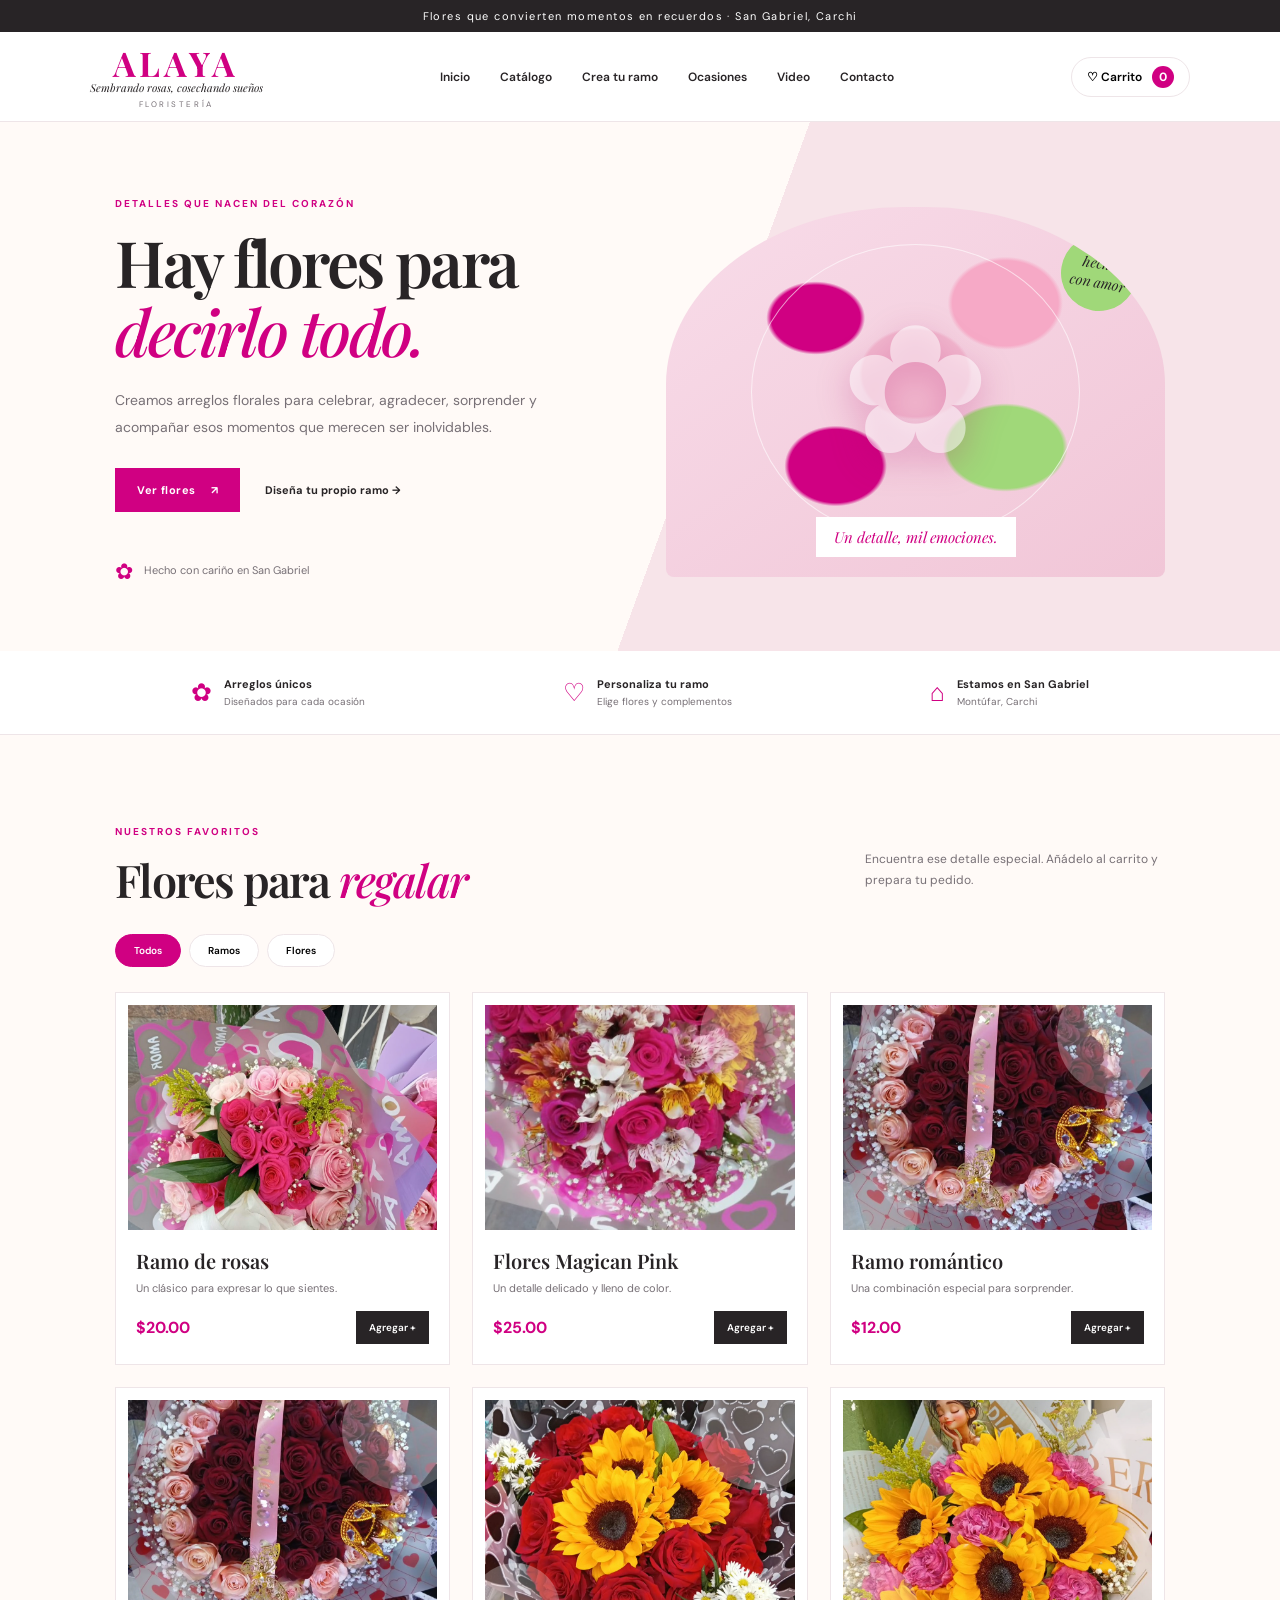
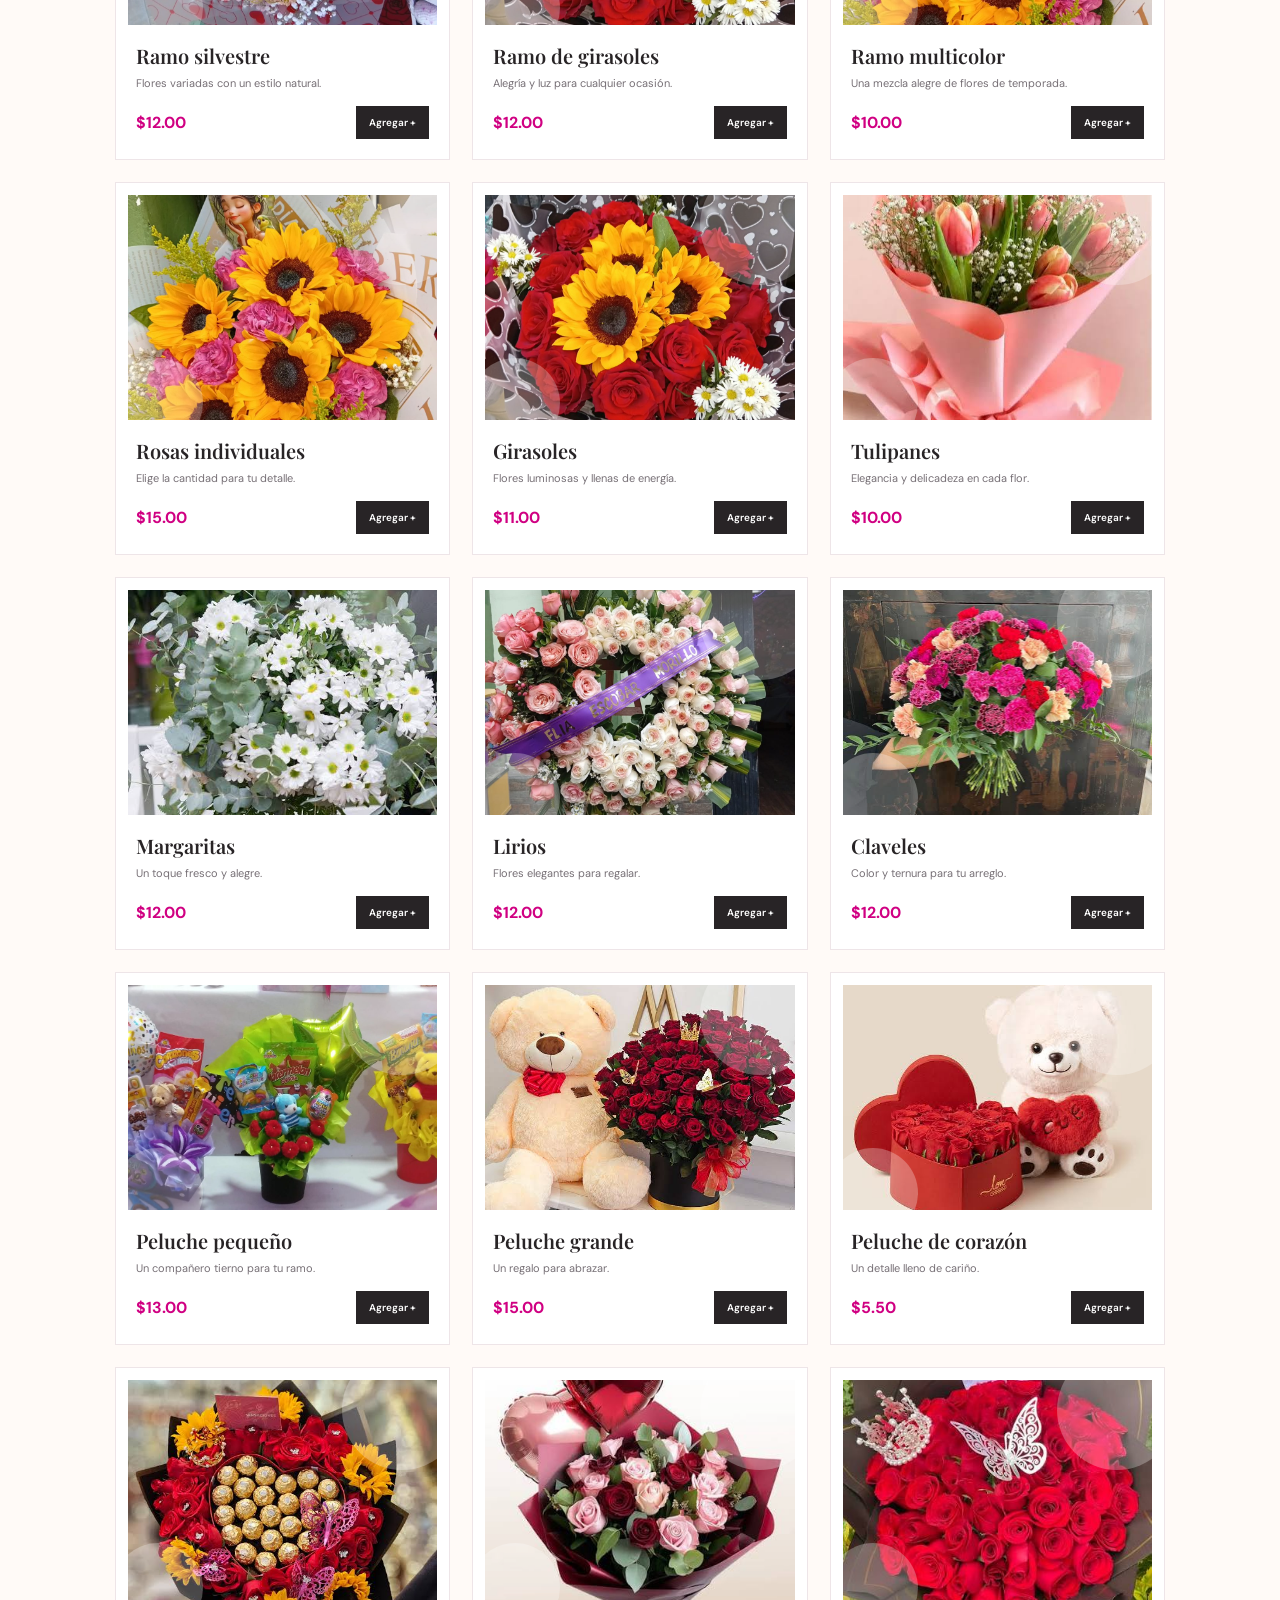
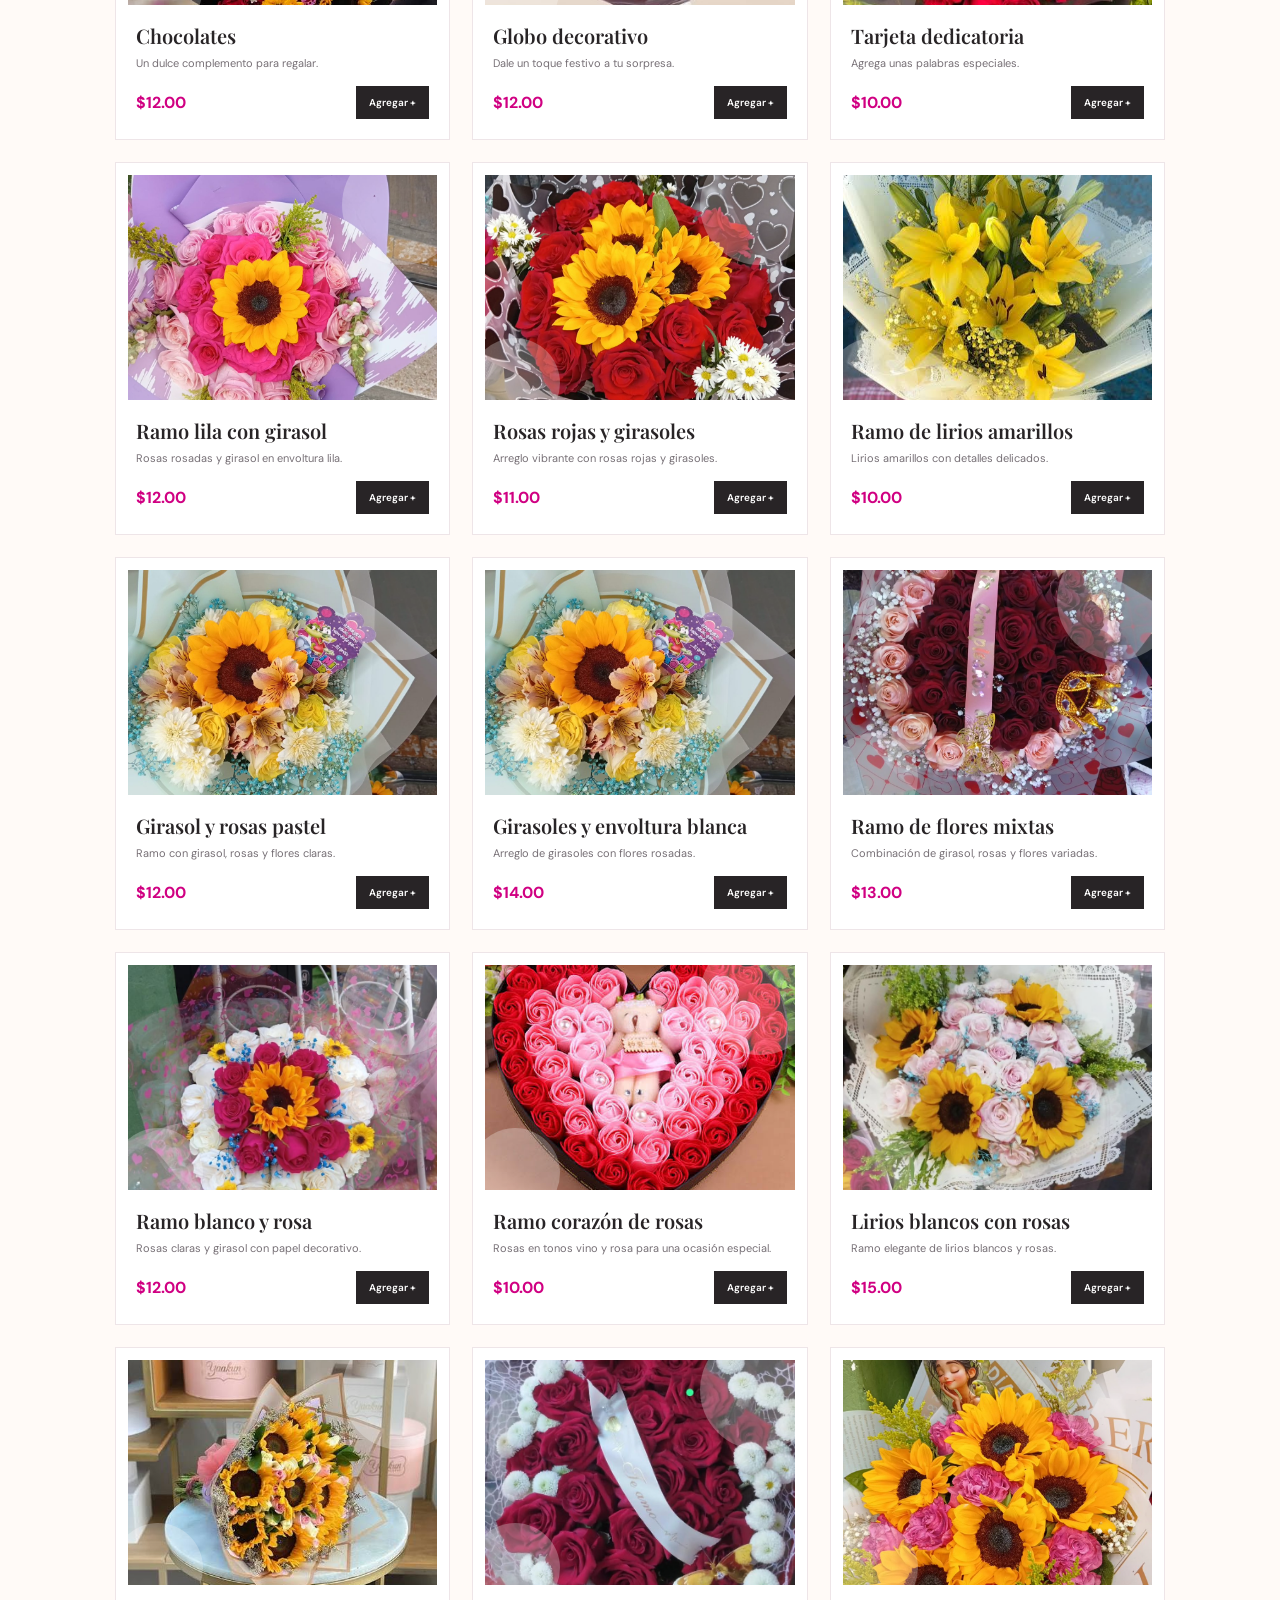
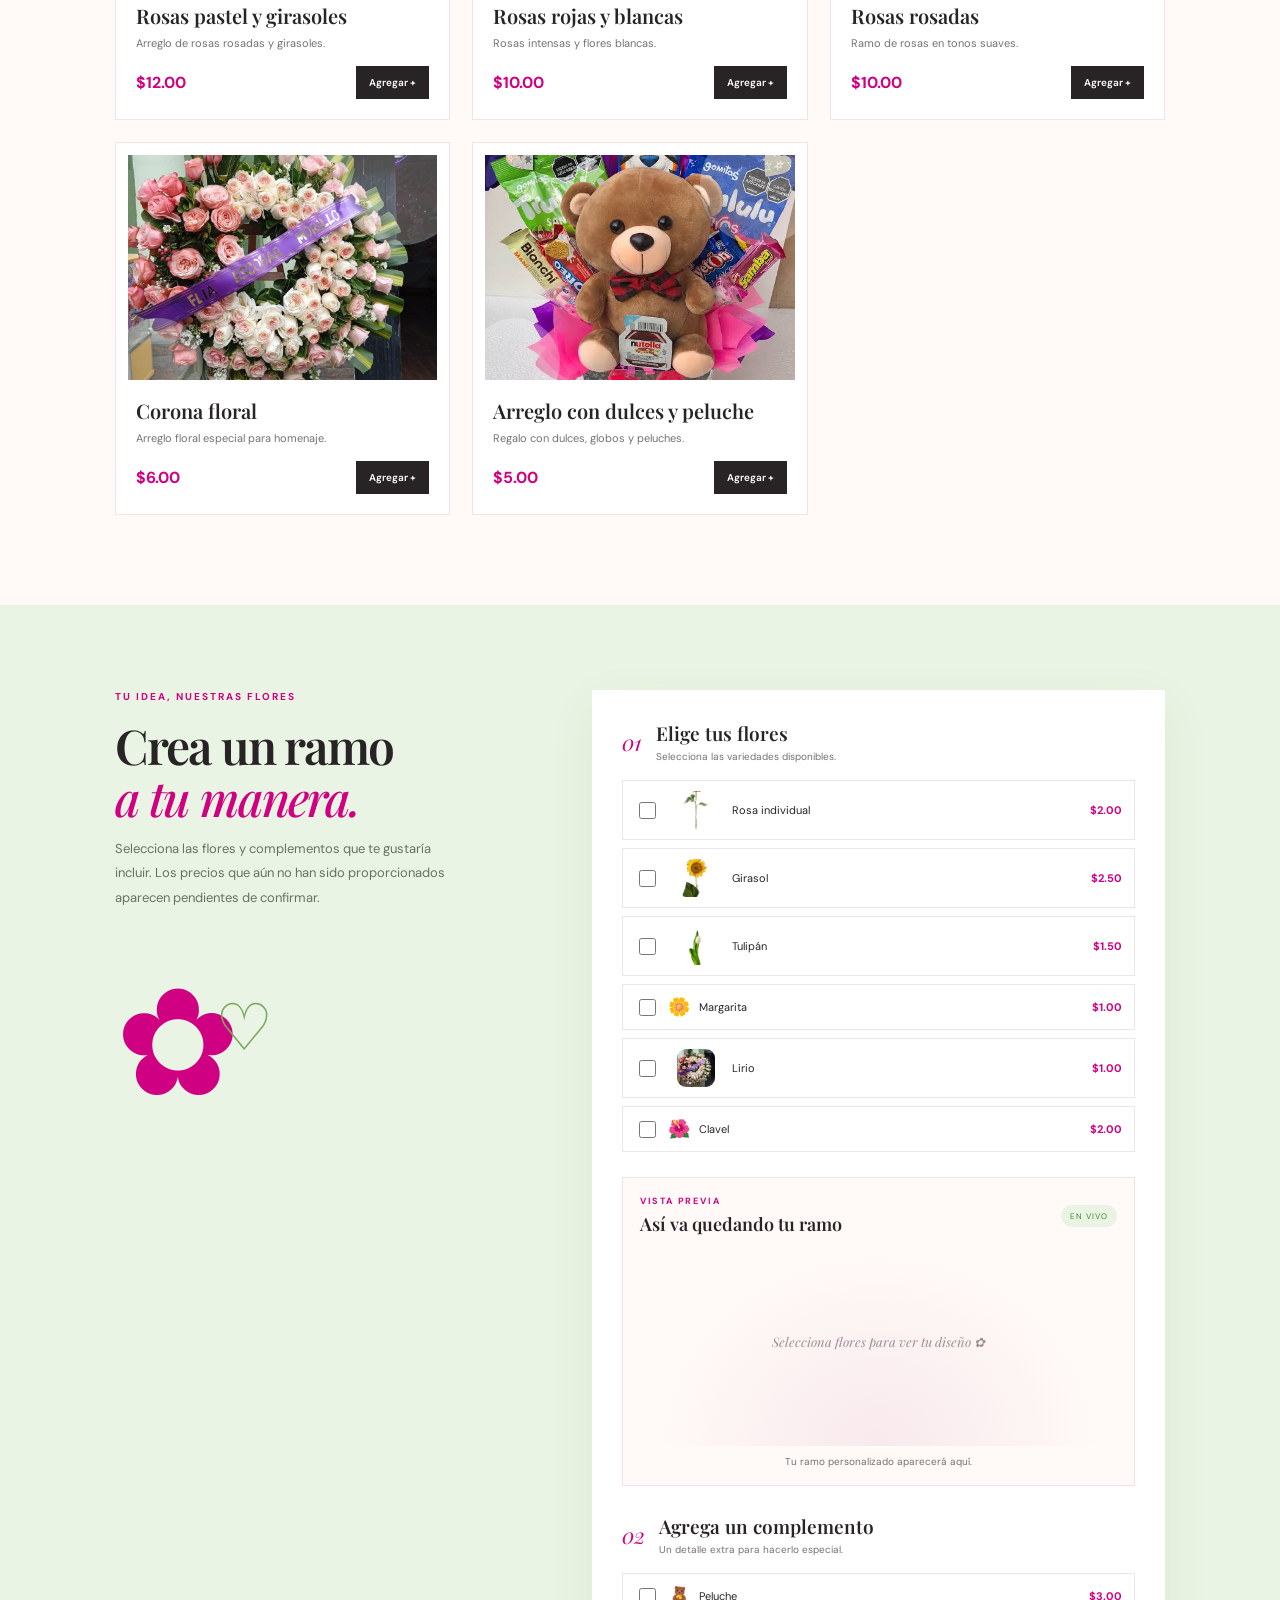
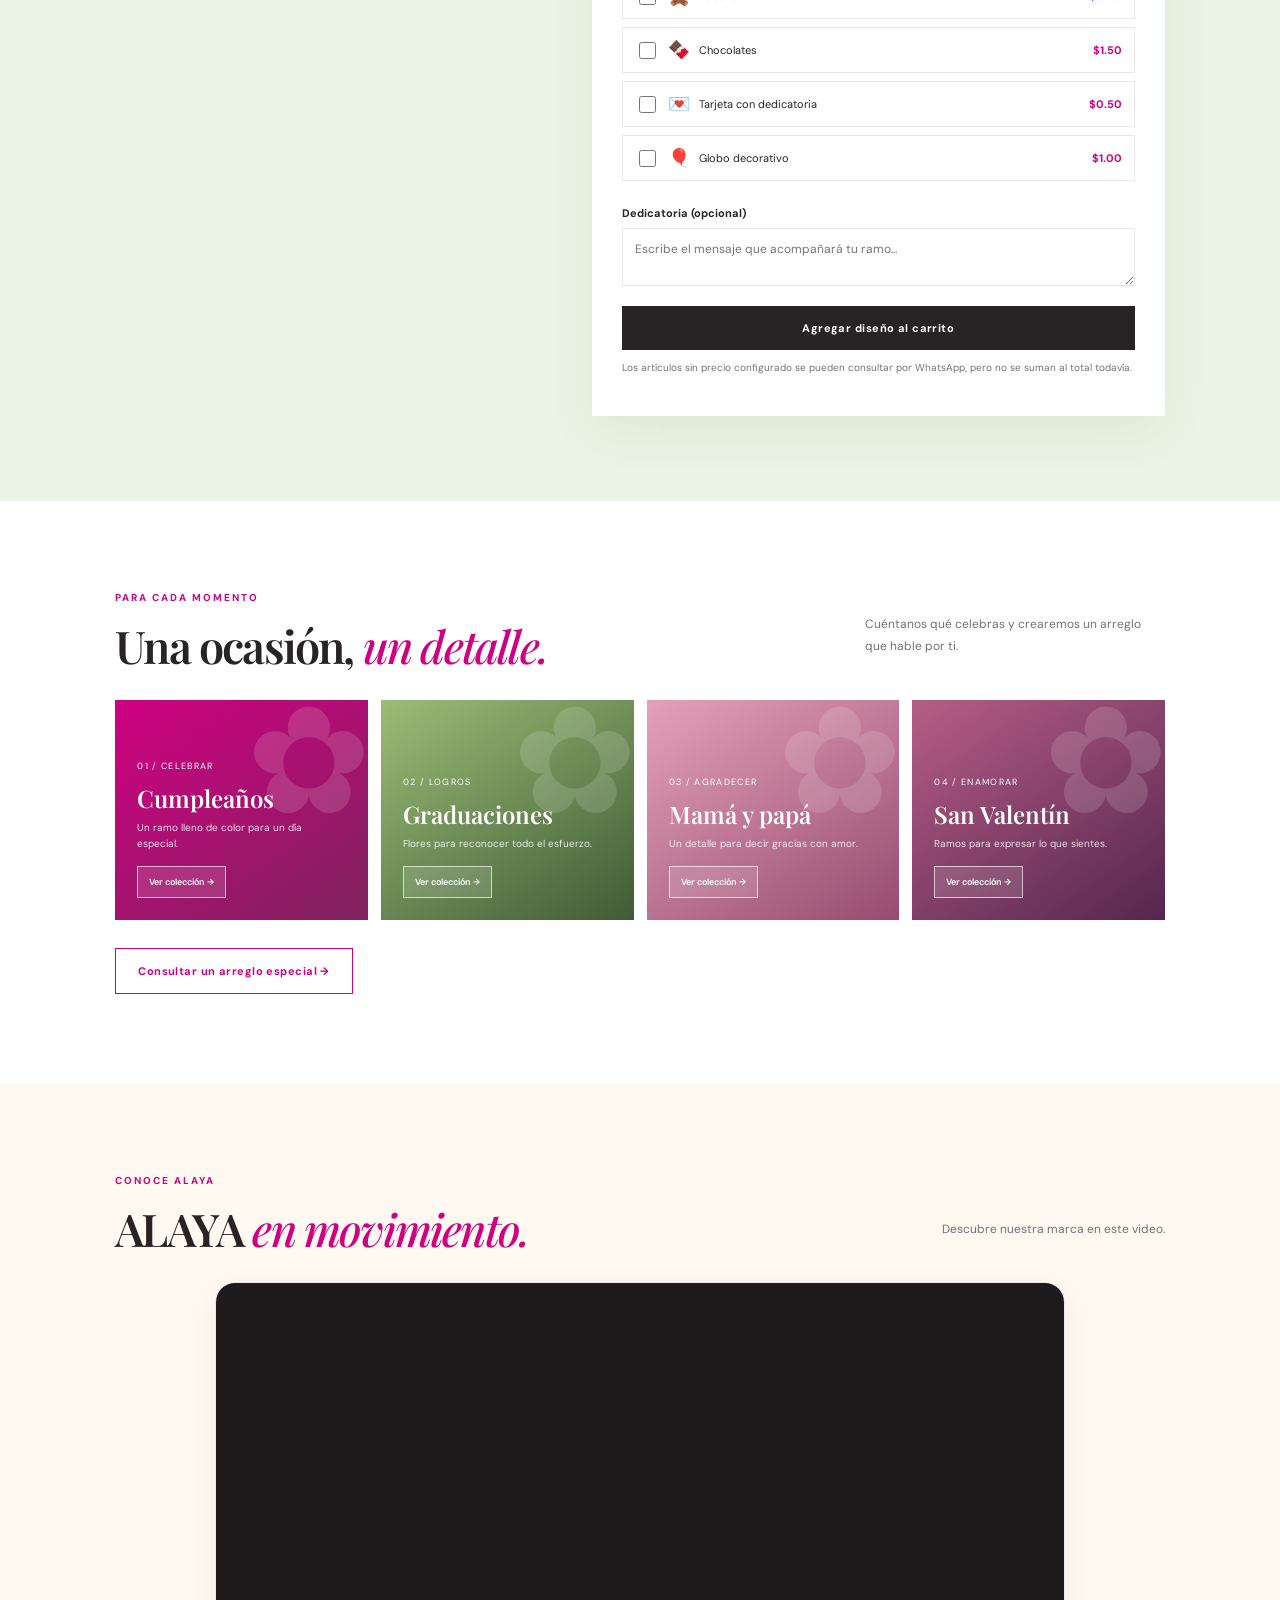
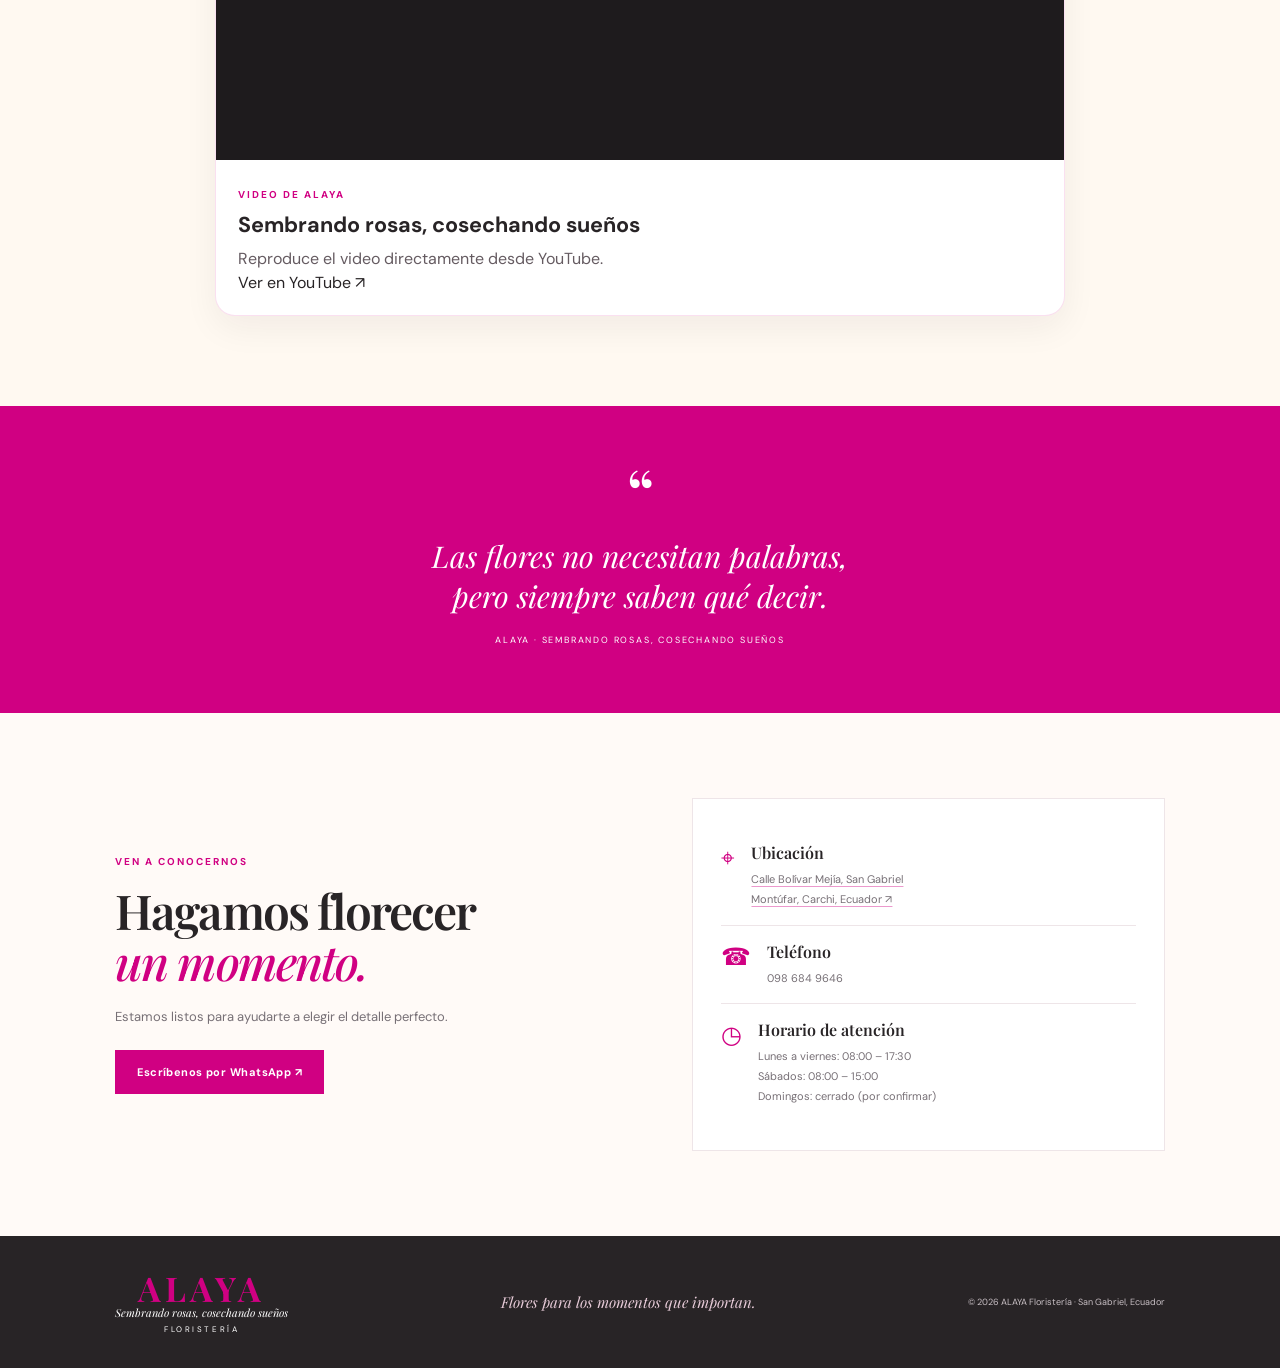
==== commit 8190099e: "Add files via upload" ====
--- a/index.html
+++ b/index.html
@@ -8,7 +8,7 @@
   <link rel="preconnect" href="https://fonts.googleapis.com">
   <link rel="preconnect" href="https://fonts.gstatic.com" crossorigin>
   <link href="https://fonts.googleapis.com/css2?family=DM+Sans:wght@400;500;600;700&family=Playfair+Display:wght@500;600;700&display=swap" rel="stylesheet">
-  <link rel="stylesheet" href="./styles.css">
+  <link rel="stylesheet" href="styles.css">
 </head>
 <body>
   <div class="topline">Flores que convierten momentos en recuerdos · San Gabriel, Carchi</div>
@@ -121,7 +121,7 @@
     <div class="cart-bottom"><div class="total-line"><span>Total</span><strong id="cartTotal">$0.00</strong></div><p class="tiny-note">El total incluye solo productos con precio configurado.</p><button class="btn btn-pink full" id="checkout">Enviar pedido por WhatsApp ↗</button><button class="clear-cart" id="clearCart">Vaciar carrito</button></div>
   </aside>
   <div class="toast" id="toast" role="status"></div>
-  <script src="./catalog.js"></script>
-  <script src="./app.js"></script>
+  <script src="catalog.js"></script>
+  <script src="app.js"></script>
 </body>
 </html>
